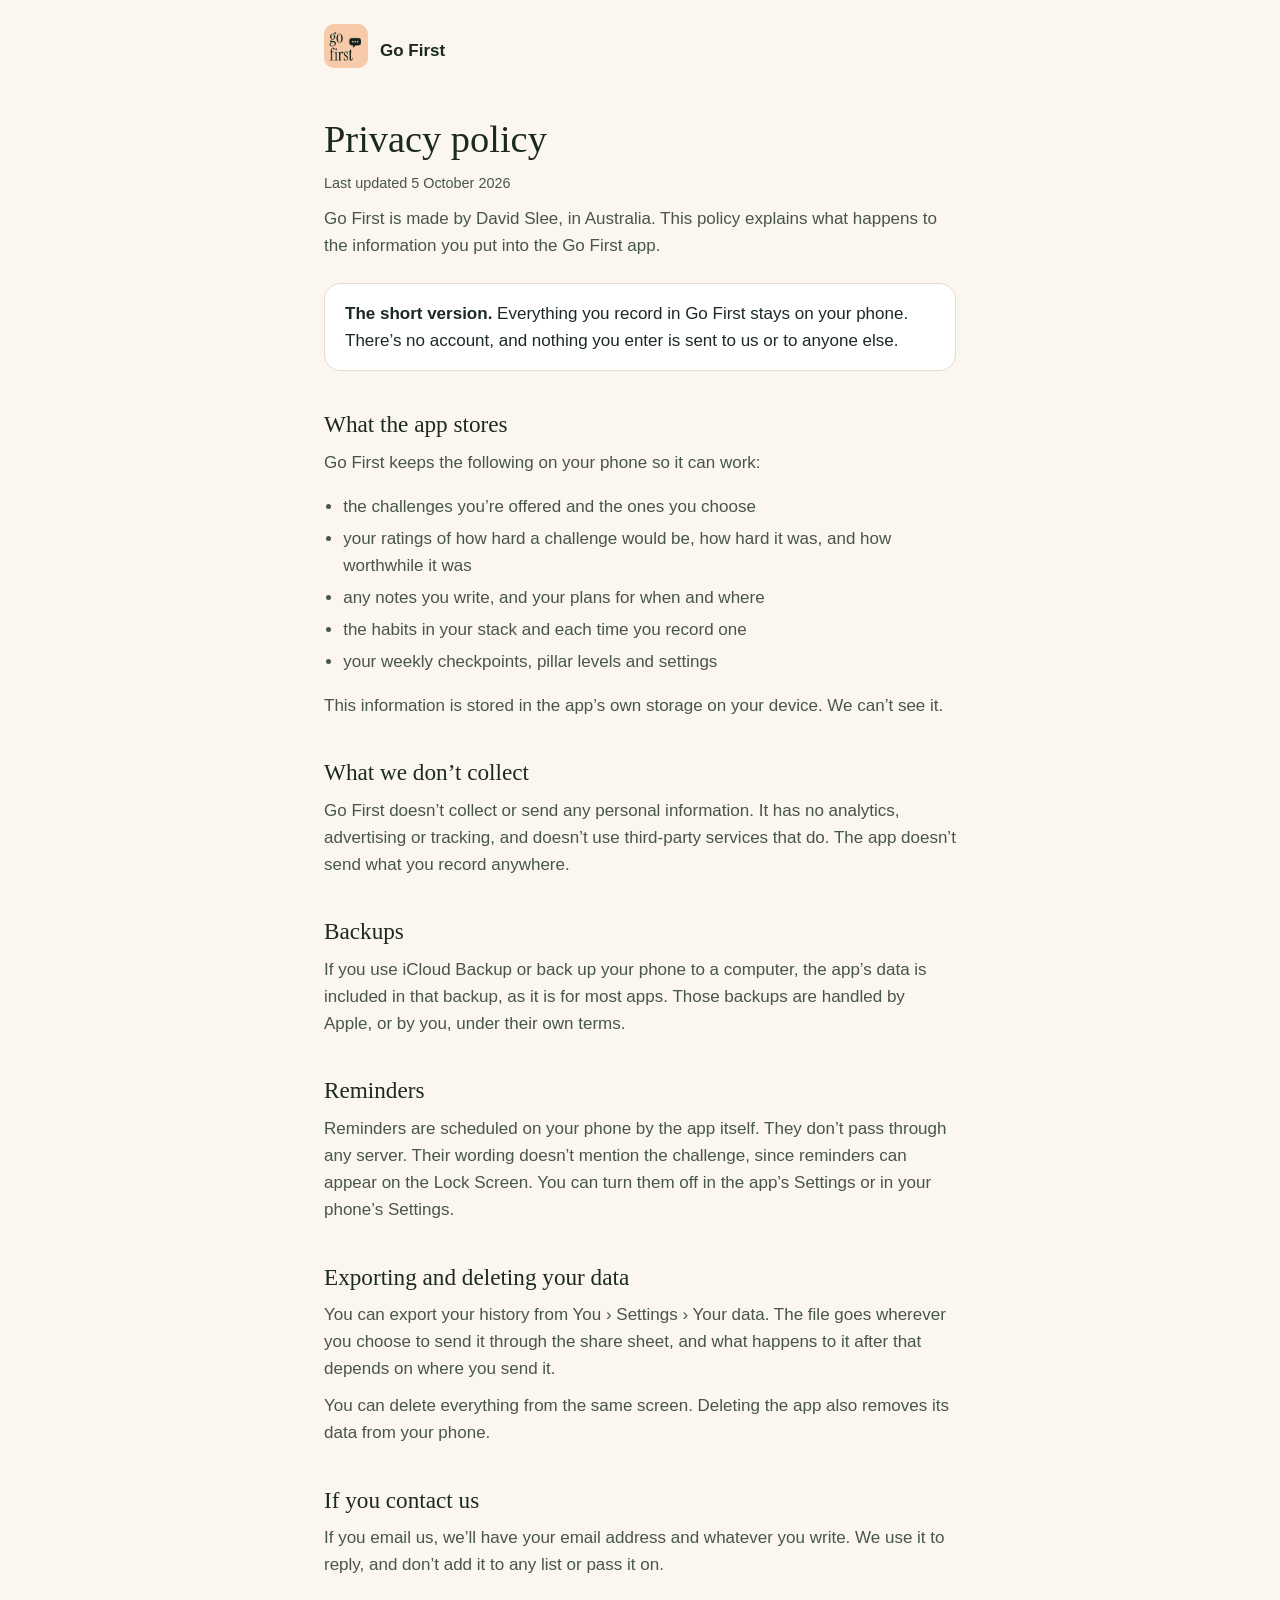
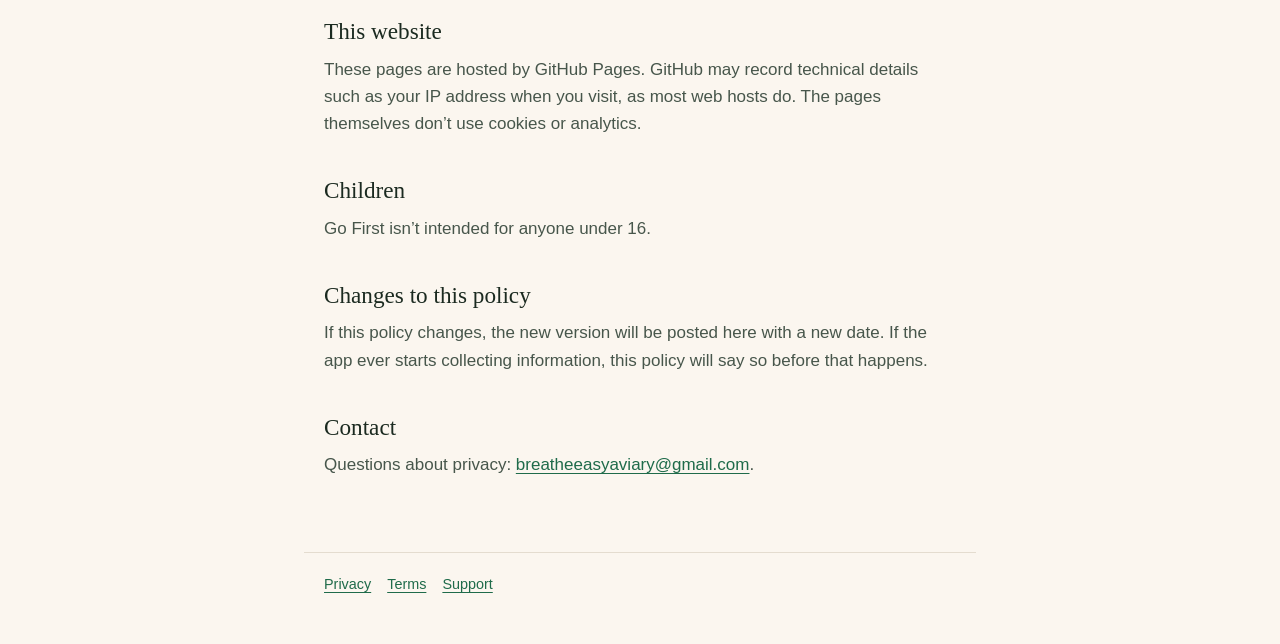
==== privacy/index.html @ 0ca431c1 "Add the privacy policy, terms of use and support pages, and link them from Settings The pages live i" ====
<!doctype html>
<html lang="en-AU">
<head>
<meta charset="utf-8">
<meta name="viewport" content="width=device-width, initial-scale=1">
<title>Privacy policy · Go First</title>
<meta name="description" content="What happens to the information you put into the Go First app.">
<link rel="icon" href="../icon.png">
<link rel="stylesheet" href="../style.css">
</head>
<body>
<header class="site"><a href="../"><img src="../icon.png" alt=""></a><a href="../">Go First</a></header>
<main>
<h1>Privacy policy</h1>
<p class="updated">Last updated 5 October 2026</p>
<p>Go First is made by David Slee, in Australia. This policy explains what happens to the information you put into the Go First app.</p>
<div class="summary"><p><strong>The short version.</strong> Everything you record in Go First stays on your phone. There’s no account, and nothing you enter is sent to us or to anyone else.</p></div>

<h2>What the app stores</h2>
<p>Go First keeps the following on your phone so it can work:</p>
<ul>
<li>the challenges you’re offered and the ones you choose</li>
<li>your ratings of how hard a challenge would be, how hard it was, and how worthwhile it was</li>
<li>any notes you write, and your plans for when and where</li>
<li>the habits in your stack and each time you record one</li>
<li>your weekly checkpoints, pillar levels and settings</li>
</ul>
<p>This information is stored in the app’s own storage on your device. We can’t see it.</p>

<h2>What we don’t collect</h2>
<p>Go First doesn’t collect or send any personal information. It has no analytics, advertising or tracking, and doesn’t use third-party services that do. The app doesn’t send what you record anywhere.</p>

<h2>Backups</h2>
<p>If you use iCloud Backup or back up your phone to a computer, the app’s data is included in that backup, as it is for most apps. Those backups are handled by Apple, or by you, under their own terms.</p>

<h2>Reminders</h2>
<p>Reminders are scheduled on your phone by the app itself. They don’t pass through any server. Their wording doesn’t mention the challenge, since reminders can appear on the Lock Screen. You can turn them off in the app’s Settings or in your phone’s Settings.</p>

<h2>Exporting and deleting your data</h2>
<p>You can export your history from You › Settings › Your data. The file goes wherever you choose to send it through the share sheet, and what happens to it after that depends on where you send it.</p>
<p>You can delete everything from the same screen. Deleting the app also removes its data from your phone.</p>

<h2>If you contact us</h2>
<p>If you email us, we’ll have your email address and whatever you write. We use it to reply, and don’t add it to any list or pass it on.</p>

<h2>This website</h2>
<p>These pages are hosted by GitHub Pages. GitHub may record technical details such as your IP address when you visit, as most web hosts do. The pages themselves don’t use cookies or analytics.</p>

<h2>Children</h2>
<p>Go First isn’t intended for anyone under 16.</p>

<h2>Changes to this policy</h2>
<p>If this policy changes, the new version will be posted here with a new date. If the app ever starts collecting information, this policy will say so before that happens.</p>

<h2>Contact</h2>
<p>Questions about privacy: <a href="mailto:breatheeasyaviary@gmail.com">breatheeasyaviary@gmail.com</a>.</p>
</main>
<footer><a href="../privacy/">Privacy</a><a href="../terms/">Terms</a><a href="../support/">Support</a></footer>
</body>
</html>
---- style.css ----
:root {
  --ground: #fbf6ef;
  --ink: #1b2a20;
  --ink-2: #47564b;
  --rule: #e4dccf;
  --accent: #1f6b4a;
  --card: #ffffff;
}
@media (prefers-color-scheme: dark) {
  :root {
    --ground: #1e1e1e;
    --ink: #f2efe9;
    --ink-2: #b9c2ba;
    --rule: #343a35;
    --accent: #b3f6ce;
    --card: #262b26;
  }
}
* { box-sizing: border-box; }
html { -webkit-text-size-adjust: 100%; }
body {
  margin: 0;
  background: var(--ground);
  color: var(--ink);
  font: 17px/1.6 -apple-system, BlinkMacSystemFont, "Segoe UI", Roboto, "Helvetica Neue", Arial, sans-serif;
}
main { max-width: 42rem; margin: 0 auto; padding: 2.5rem 1.25rem 4rem; }
header.site { max-width: 42rem; margin: 0 auto; padding: 1.5rem 1.25rem 0; display: flex; align-items: center; gap: 0.75rem; }
header.site img { width: 44px; height: 44px; border-radius: 10px; }
header.site a { color: var(--ink); text-decoration: none; font-weight: 600; }
h1, h2 { font-family: "Iowan Old Style", "Palatino Linotype", Palatino, Georgia, serif; font-weight: 500; line-height: 1.2; text-wrap: balance; }
h1 { font-size: 2.4rem; margin: 0 0 0.5rem; }
h2 { font-size: 1.45rem; margin: 2.5rem 0 0.5rem; }
h3 { font-size: 1.05rem; margin: 1.75rem 0 0.25rem; }
p, li { color: var(--ink-2); }
p { margin: 0.6rem 0; }
ul { padding-left: 1.2rem; }
li { margin: 0.3rem 0; }
a { color: var(--accent); text-underline-offset: 0.18em; }
a:focus-visible { outline: 2px solid var(--accent); outline-offset: 3px; border-radius: 3px; }
strong { color: var(--ink); }
.updated { font-size: 0.9rem; }
.summary { background: var(--card); border: 1px solid var(--rule); border-radius: 16px; padding: 1rem 1.25rem; margin: 1.5rem 0; }
.summary p { color: var(--ink); margin: 0; }
nav.pages { display: grid; gap: 0.75rem; margin-top: 1.5rem; }
nav.pages a { display: block; background: var(--card); border: 1px solid var(--rule); border-radius: 16px; padding: 1rem 1.25rem; text-decoration: none; color: var(--ink); }
nav.pages a span { display: block; color: var(--ink-2); font-size: 0.95rem; }
footer { max-width: 42rem; margin: 0 auto; padding: 0 1.25rem 3rem; font-size: 0.9rem; color: var(--ink-2); border-top: 1px solid var(--rule); padding-top: 1.25rem; }
footer a { margin-right: 1rem; }
::selection { background: #b3f6ce; color: #1b2a20; }
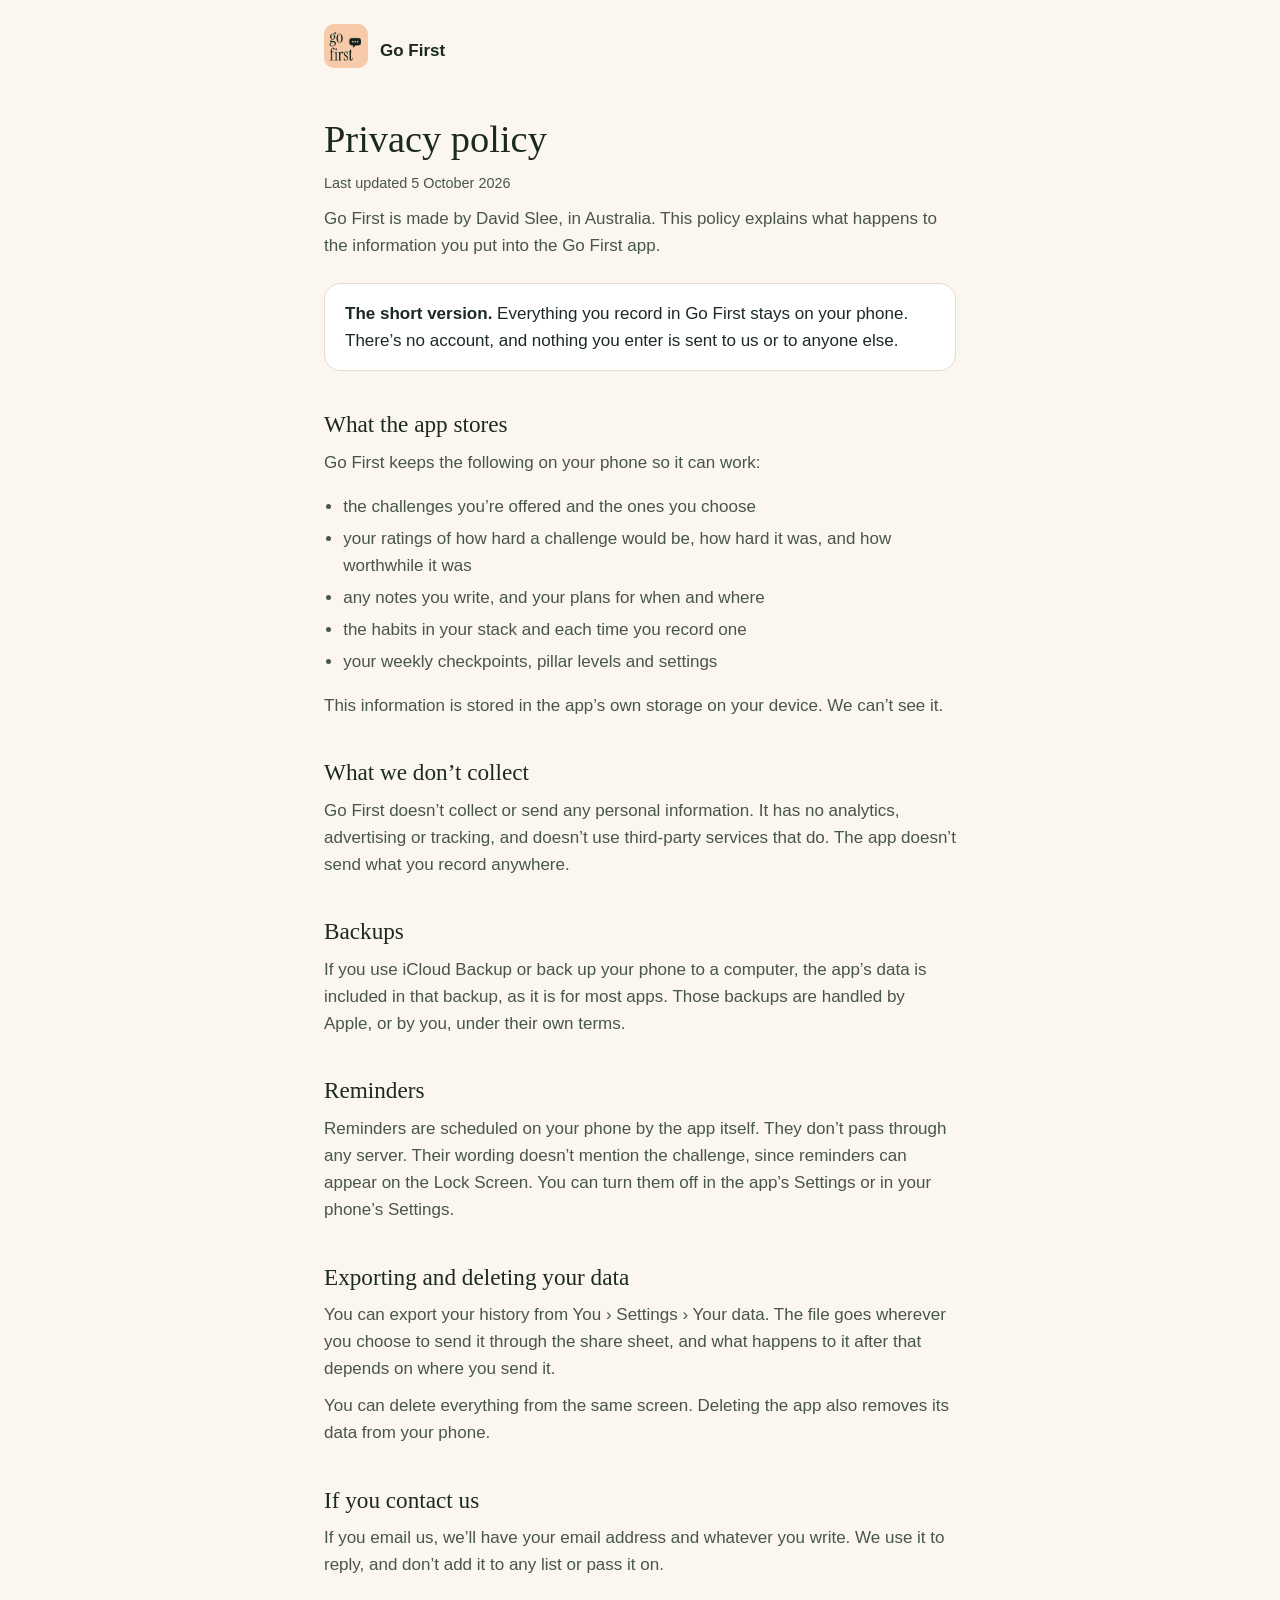
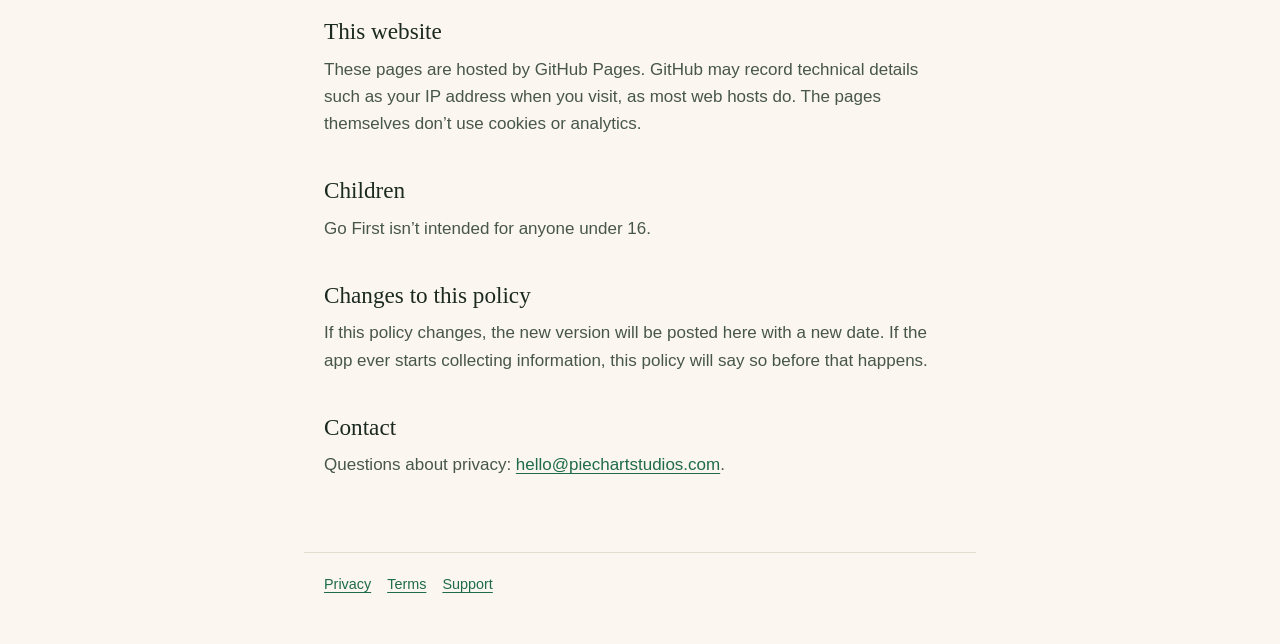
==== commit 010b3471: "Use hello@piechartstudios.com as the contact address on the site pages Co-Authored-By: Claude Opus 5" ====
--- a/privacy/index.html
+++ b/privacy/index.html
@@ -53,7 +53,7 @@
 <p>If this policy changes, the new version will be posted here with a new date. If the app ever starts collecting information, this policy will say so before that happens.</p>
 
 <h2>Contact</h2>
-<p>Questions about privacy: <a href="mailto:breatheeasyaviary@gmail.com">breatheeasyaviary@gmail.com</a>.</p>
+<p>Questions about privacy: <a href="mailto:hello@piechartstudios.com">hello@piechartstudios.com</a>.</p>
 </main>
 <footer><a href="../privacy/">Privacy</a><a href="../terms/">Terms</a><a href="../support/">Support</a></footer>
 </body>
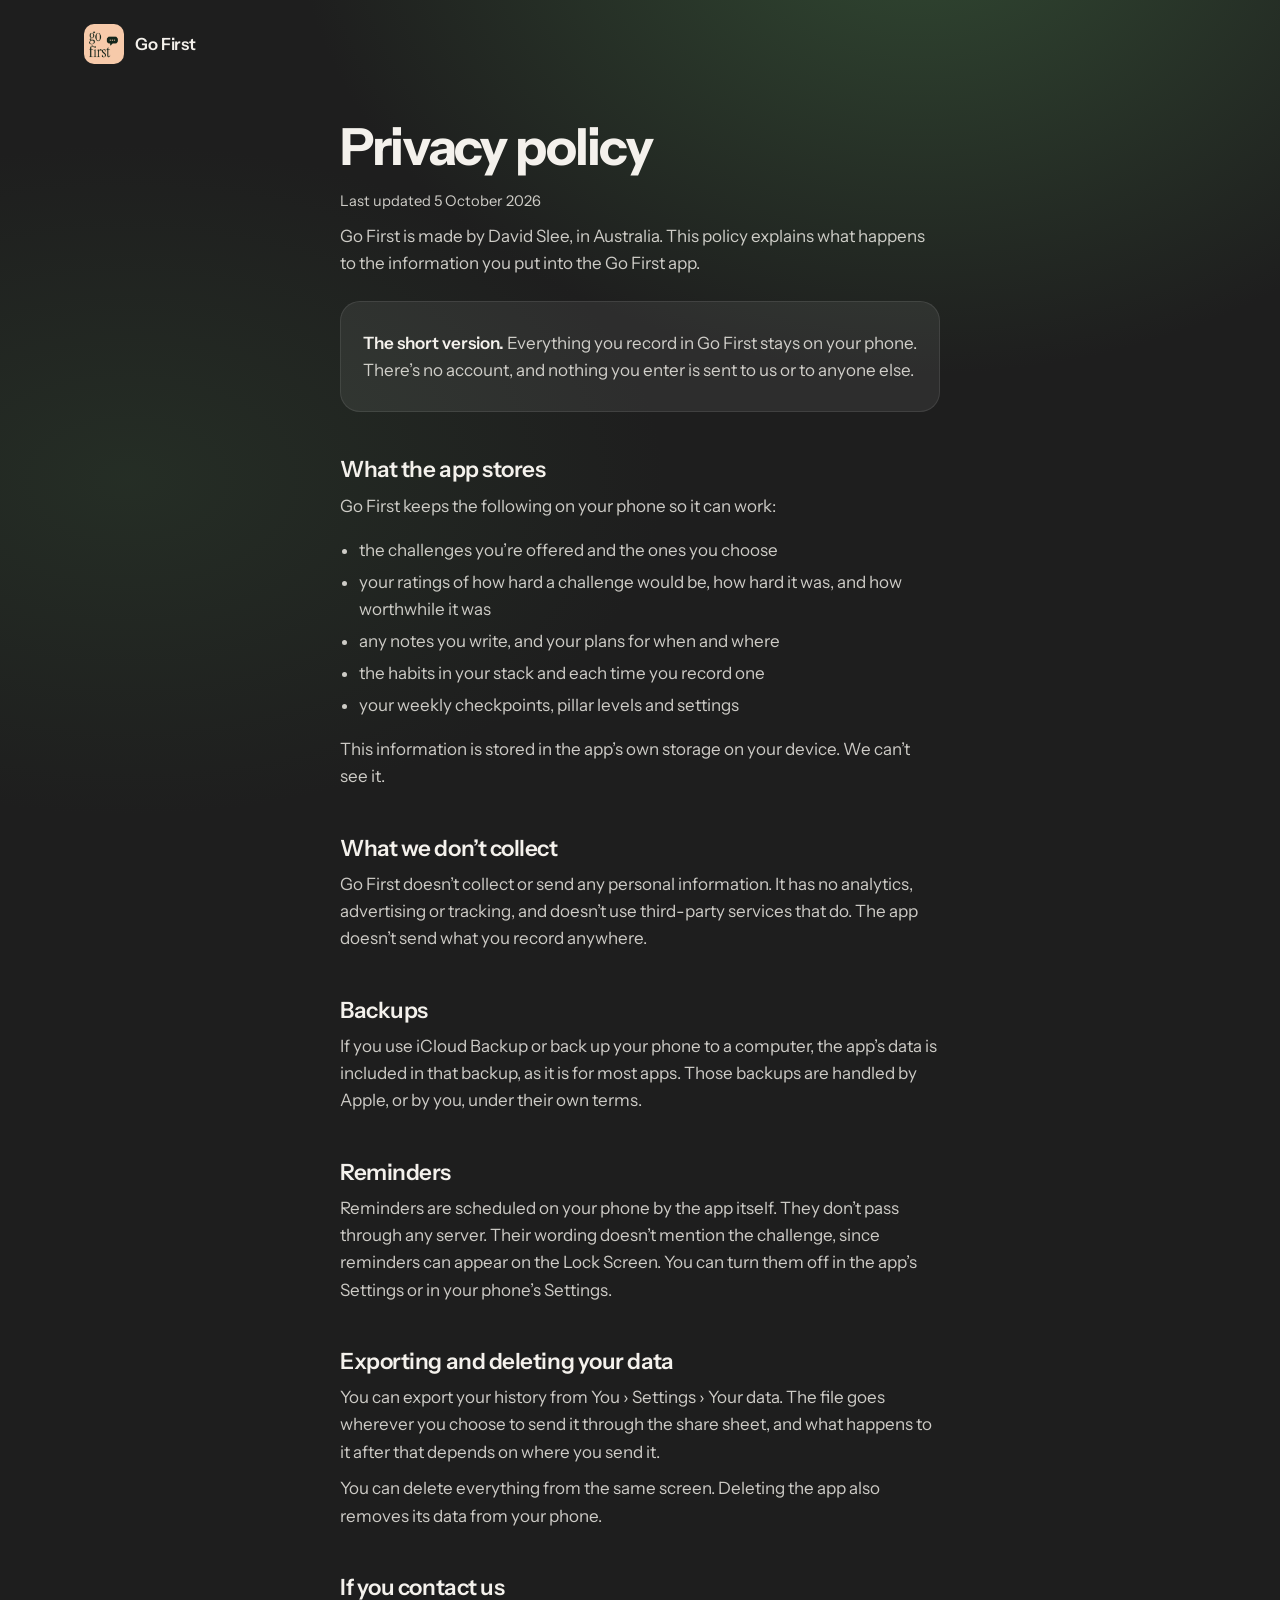
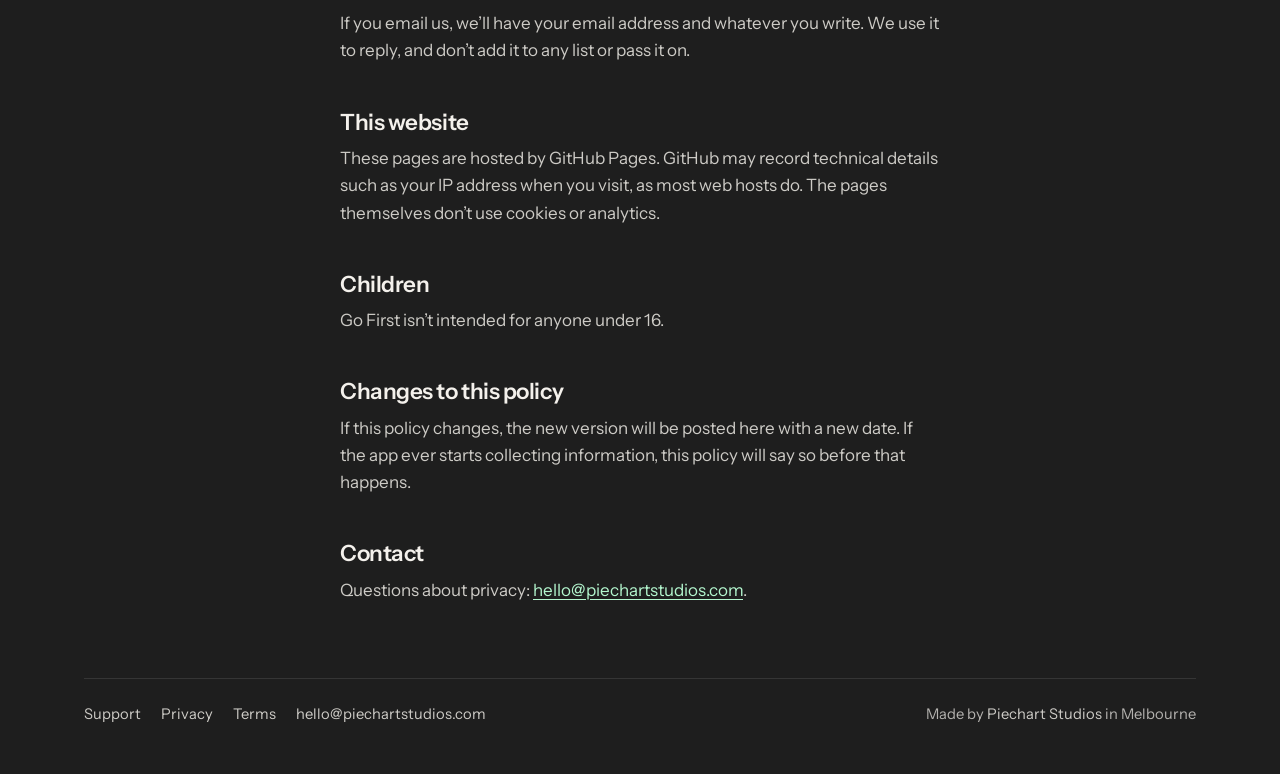
==== commit 1eef970c: "Redesign the website in the app's look Dark forest ground with the glow, mint, and self-hosted Instr" ====
--- a/privacy/index.html
+++ b/privacy/index.html
@@ -3,14 +3,15 @@
 <head>
 <meta charset="utf-8">
 <meta name="viewport" content="width=device-width, initial-scale=1">
+<meta name="theme-color" content="#1e1e1e">
 <title>Privacy policy · Go First</title>
 <meta name="description" content="What happens to the information you put into the Go First app.">
 <link rel="icon" href="../icon.png">
 <link rel="stylesheet" href="../style.css">
 </head>
 <body>
-<header class="site"><a href="../"><img src="../icon.png" alt=""></a><a href="../">Go First</a></header>
-<main>
+<header class="site"><a href="../"><img src="../icon.png" alt="" width="40" height="40">Go First</a></header>
+<main class="text">
 <h1>Privacy policy</h1>
 <p class="updated">Last updated 5 October 2026</p>
 <p>Go First is made by David Slee, in Australia. This policy explains what happens to the information you put into the Go First app.</p>
@@ -55,6 +56,9 @@
 <h2>Contact</h2>
 <p>Questions about privacy: <a href="mailto:hello@piechartstudios.com">hello@piechartstudios.com</a>.</p>
 </main>
-<footer><a href="../privacy/">Privacy</a><a href="../terms/">Terms</a><a href="../support/">Support</a></footer>
+<footer class="site"><div class="inner">
+  <nav aria-label="Help and policies"><a href="../support/">Support</a><a href="../privacy/">Privacy</a><a href="../terms/">Terms</a><a href="mailto:hello@piechartstudios.com">hello@piechartstudios.com</a></nav>
+  <span>Made by <a href="https://piechartstudios.com/">Piechart Studios</a> in Melbourne</span>
+</div></footer>
 </body>
 </html>
--- a/style.css
+++ b/style.css
@@ -1,50 +1,181 @@
+/*
+ * Go First's website, in the app's own look: the dark forest ground with a green glow, mint for
+ * actions, Instrument Sans with an Instrument Serif italic word for emphasis. Colours and type come
+ * from DESIGN.md in the repo. The fonts are self-hosted, so the pages make no outside requests.
+ */
+@font-face { font-family: "Instrument Sans"; src: url("fonts/InstrumentSans_400Regular.woff2") format("woff2"); font-weight: 400; font-display: swap; }
+@font-face { font-family: "Instrument Sans"; src: url("fonts/InstrumentSans_500Medium.woff2") format("woff2"); font-weight: 500; font-display: swap; }
+@font-face { font-family: "Instrument Sans"; src: url("fonts/InstrumentSans_600SemiBold.woff2") format("woff2"); font-weight: 600; font-display: swap; }
+@font-face { font-family: "Instrument Sans"; src: url("fonts/InstrumentSans_700Bold.woff2") format("woff2"); font-weight: 700; font-display: swap; }
+@font-face { font-family: "Instrument Serif"; src: url("fonts/InstrumentSerif_400Regular_Italic.woff2") format("woff2"); font-style: italic; font-weight: 400; font-display: swap; }
+
 :root {
-  --ground: #fbf6ef;
-  --ink: #1b2a20;
-  --ink-2: #47564b;
-  --rule: #e4dccf;
-  --accent: #1f6b4a;
-  --card: #ffffff;
+  color-scheme: dark;
+  --ground: #1e1e1e;
+  --glow: #324b33;
+  --ink: #f4f1ec;
+  --ink-2: rgba(244, 241, 236, 0.82);
+  --ink-3: rgba(244, 241, 236, 0.7);
+  --mint: #b3f6ce;
+  --mint-tint: rgba(179, 246, 206, 0.16);
+  --on-mint: #1d1b18;
+  --card: rgba(255, 255, 255, 0.07);
+  --card-border: rgba(255, 255, 255, 0.09);
+  --chip: rgba(255, 255, 255, 0.12);
+  --rule: rgba(255, 255, 255, 0.1);
+  --saltwater: #c8e2e9;
+  --venom: #b17dac;
+  --peach: #f7c9a8;
+  --dark: #1d1b18;
+  --connect: #f0a3c2;
+  --express: #96b3d2;
+  --ask: #f99a90;
+  --deepen: #8fd66f;
+  --lead: #f0d4c4;
+  --sans: "Instrument Sans", -apple-system, BlinkMacSystemFont, "Segoe UI", sans-serif;
+  --serif: "Instrument Serif", "Iowan Old Style", Georgia, serif;
+  --wide: 72rem;
+  --measure: 40rem;
 }
-@media (prefers-color-scheme: dark) {
-  :root {
-    --ground: #1e1e1e;
-    --ink: #f2efe9;
-    --ink-2: #b9c2ba;
-    --rule: #343a35;
-    --accent: #b3f6ce;
-    --card: #262b26;
-  }
-}
+
 * { box-sizing: border-box; }
-html { -webkit-text-size-adjust: 100%; }
+html { -webkit-text-size-adjust: 100%; background: var(--ground); }
 body {
   margin: 0;
-  background: var(--ground);
+  min-height: 100vh;
   color: var(--ink);
-  font: 17px/1.6 -apple-system, BlinkMacSystemFont, "Segoe UI", Roboto, "Helvetica Neue", Arial, sans-serif;
+  font: 400 17px/1.6 var(--sans);
+  /* The glow sits behind the top of every page, as it does behind Today in the app. */
+  background:
+    radial-gradient(ellipse 70% 42rem at 72% -6rem, rgba(50, 75, 51, 0.95), transparent 70%),
+    radial-gradient(ellipse 60% 30rem at 10% 30rem, rgba(50, 75, 51, 0.35), transparent 70%),
+    var(--ground);
+  background-repeat: no-repeat;
 }
-main { max-width: 42rem; margin: 0 auto; padding: 2.5rem 1.25rem 4rem; }
-header.site { max-width: 42rem; margin: 0 auto; padding: 1.5rem 1.25rem 0; display: flex; align-items: center; gap: 0.75rem; }
-header.site img { width: 44px; height: 44px; border-radius: 10px; }
-header.site a { color: var(--ink); text-decoration: none; font-weight: 600; }
-h1, h2 { font-family: "Iowan Old Style", "Palatino Linotype", Palatino, Georgia, serif; font-weight: 500; line-height: 1.2; text-wrap: balance; }
-h1 { font-size: 2.4rem; margin: 0 0 0.5rem; }
-h2 { font-size: 1.45rem; margin: 2.5rem 0 0.5rem; }
-h3 { font-size: 1.05rem; margin: 1.75rem 0 0.25rem; }
-p, li { color: var(--ink-2); }
-p { margin: 0.6rem 0; }
-ul { padding-left: 1.2rem; }
-li { margin: 0.3rem 0; }
-a { color: var(--accent); text-underline-offset: 0.18em; }
-a:focus-visible { outline: 2px solid var(--accent); outline-offset: 3px; border-radius: 3px; }
-strong { color: var(--ink); }
-.updated { font-size: 0.9rem; }
-.summary { background: var(--card); border: 1px solid var(--rule); border-radius: 16px; padding: 1rem 1.25rem; margin: 1.5rem 0; }
+::selection { background: var(--mint); color: var(--on-mint); }
+a { color: var(--mint); text-underline-offset: 0.2em; text-decoration-thickness: 1px; }
+a:hover { text-decoration-thickness: 2px; }
+a:focus-visible, video:focus-visible { outline: 2px solid var(--mint); outline-offset: 3px; border-radius: 6px; }
+em { font-family: var(--serif); font-style: italic; font-weight: 400; color: var(--mint); letter-spacing: -0.01em; }
+strong { color: var(--ink); font-weight: 600; }
+
+/* Header and footer, shared by every page. */
+header.site { max-width: var(--wide); margin: 0 auto; padding: 1.5rem 1.25rem 0; }
+header.site a { display: inline-flex; align-items: center; gap: 0.7rem; color: var(--ink); text-decoration: none; font-weight: 600; font-size: 1.05rem; letter-spacing: -0.01em; }
+header.site img { width: 40px; height: 40px; border-radius: 10px; }
+footer.site { max-width: var(--wide); margin: 0 auto; padding: 0 1.25rem 3rem; }
+footer.site .inner { border-top: 1px solid var(--rule); padding-top: 1.5rem; display: flex; flex-wrap: wrap; gap: 0.75rem 1.5rem; align-items: baseline; justify-content: space-between; font-size: 0.92rem; color: var(--ink-3); }
+footer.site nav { display: flex; flex-wrap: wrap; gap: 0.5rem 1.25rem; }
+footer.site a { color: var(--ink-2); text-decoration: none; }
+footer.site a:hover { color: var(--mint); }
+
+/* Text pages: support, privacy and terms. */
+main.text { max-width: var(--measure); margin: 0 auto; padding: 3rem 1.25rem 4rem; }
+main.text h1 { font-size: clamp(2.4rem, 6vw, 3.2rem); line-height: 1.05; letter-spacing: -0.035em; font-weight: 700; margin: 0 0 1rem; }
+main.text h2 { font-size: 1.4rem; line-height: 1.2; letter-spacing: -0.02em; font-weight: 600; margin: 2.75rem 0 0.5rem; }
+main.text h3 { font-size: 1.05rem; font-weight: 600; margin: 1.75rem 0 0.25rem; }
+main.text p, main.text li { color: var(--ink-2); }
+main.text p { margin: 0.6rem 0; }
+main.text ul { padding-left: 1.2rem; }
+main.text li { margin: 0.3rem 0; }
+.updated { font-size: 0.92rem; color: var(--ink-3); }
+.summary { background: var(--card); border: 1px solid var(--card-border); border-radius: 20px; padding: 1.1rem 1.35rem; margin: 1.5rem 0; }
 .summary p { color: var(--ink); margin: 0; }
-nav.pages { display: grid; gap: 0.75rem; margin-top: 1.5rem; }
-nav.pages a { display: block; background: var(--card); border: 1px solid var(--rule); border-radius: 16px; padding: 1rem 1.25rem; text-decoration: none; color: var(--ink); }
-nav.pages a span { display: block; color: var(--ink-2); font-size: 0.95rem; }
-footer { max-width: 42rem; margin: 0 auto; padding: 0 1.25rem 3rem; font-size: 0.9rem; color: var(--ink-2); border-top: 1px solid var(--rule); padding-top: 1.25rem; }
-footer a { margin-right: 1rem; }
-::selection { background: #b3f6ce; color: #1b2a20; }
+
+/* Home page. */
+.wrap { max-width: var(--wide); margin: 0 auto; padding: 0 1.25rem; }
+.hero { display: grid; gap: 3rem; align-items: center; padding-top: 3.5rem; padding-bottom: 4.5rem; }
+@media (min-width: 900px) { .hero { grid-template-columns: 1.05fr 0.95fr; gap: 4rem; padding-top: 5rem; padding-bottom: 6rem; } }
+.hero h1 { font-size: clamp(2.9rem, 7.4vw, 4.6rem); line-height: 0.98; letter-spacing: -0.045em; font-weight: 700; margin: 0 0 1.4rem; text-wrap: balance; }
+.hero h1 em { letter-spacing: -0.02em; font-size: 1.06em; }
+.lede { font-size: clamp(1.1rem, 2.2vw, 1.25rem); line-height: 1.55; color: var(--ink-2); max-width: 32rem; margin: 0; }
+.get { display: flex; align-items: center; flex-wrap: wrap; gap: 0.75rem 1.25rem; margin-top: 2rem; }
+.get a { display: inline-block; line-height: 0; border-radius: 10px; }
+.get img { width: 168px; height: auto; }
+.get span { color: var(--ink-3); font-size: 0.98rem; }
+
+/* The offer, drawn like the cards on Today. */
+.offer { list-style: none; margin: 0; padding: 0; display: grid; gap: 0.85rem; max-width: 28rem; justify-self: center; width: 100%; }
+.card { background: var(--card); border: 1px solid var(--card-border); border-radius: 24px; padding: 1.15rem 1.25rem 1rem; box-shadow: 0 18px 48px rgba(0, 0, 0, 0.32); }
+.card p { margin: 0.7rem 0 0.85rem; font-size: 1.08rem; line-height: 1.32; font-weight: 600; letter-spacing: -0.01em; color: var(--ink); }
+.card .foot { display: flex; justify-content: flex-end; }
+.chip { display: inline-flex; align-items: center; gap: 0.45rem; background: var(--chip); border-radius: 999px; padding: 0.22rem 0.7rem; font-size: 0.82rem; font-weight: 600; }
+.chip::before { content: ""; width: 7px; height: 7px; border-radius: 50%; background: currentColor; }
+.chip.connect { color: var(--connect); } .chip.express { color: var(--express); } .chip.ask { color: var(--ask); } .chip.deepen { color: var(--deepen); } .chip.lead { color: var(--lead); }
+.pill { border-radius: 999px; padding: 0.42rem 0.95rem; font-size: 0.88rem; font-weight: 600; background: var(--mint-tint); color: var(--mint); }
+.card.set { background: var(--saltwater); border-color: transparent; transform: scale(1.03); }
+.card.set p { color: var(--dark); }
+.card.set .chip { background: rgba(29, 27, 24, 0.1); color: var(--dark); }
+.card.set .pill { background: var(--dark); color: var(--ink); }
+/* The one moment of motion: the three cards settle in, and the chosen one comes forward last. */
+@media (prefers-reduced-motion: no-preference) {
+  .offer .card { animation: settle 0.7s cubic-bezier(0.16, 1, 0.3, 1) both; }
+  .offer li:nth-child(2) .card { animation-delay: 0.12s; }
+  .offer li:nth-child(3) .card { animation-delay: 0.24s; }
+  .offer .card.set { animation: settle 0.7s cubic-bezier(0.16, 1, 0.3, 1) 0.12s both, choose 0.5s cubic-bezier(0.16, 1, 0.3, 1) 0.9s both; }
+}
+/* The cards start visible and only move, so they're never hidden if the animation doesn't run. */
+@keyframes settle { from { transform: translateY(16px); } to { transform: none; } }
+@keyframes choose { from { transform: scale(1); } to { transform: scale(1.03); } }
+
+/* Sections below the hero. */
+section.band { padding: 4.5rem 0; border-top: 1px solid var(--rule); }
+section.band h2 { font-size: clamp(2rem, 4.6vw, 2.9rem); line-height: 1.02; letter-spacing: -0.04em; font-weight: 700; margin: 0 0 1rem; max-width: 22ch; text-wrap: balance; }
+section.band > .wrap > p { color: var(--ink-2); max-width: 36rem; margin: 0; font-size: 1.08rem; }
+
+/* How a day goes: three steps, the last one showing the gap. */
+.steps { list-style: none; margin: 2.75rem 0 0; padding: 0; display: grid; gap: 2.5rem; counter-reset: step; }
+@media (min-width: 900px) { .steps { grid-template-columns: repeat(3, 1fr); gap: 2rem; } }
+.steps > li { counter-increment: step; }
+.steps h3 { font-size: 1.25rem; font-weight: 600; letter-spacing: -0.02em; margin: 0 0 0.4rem; display: flex; gap: 0.65rem; align-items: baseline; }
+.steps h3::before { content: counter(step); font-family: var(--serif); font-style: italic; font-weight: 400; color: var(--mint); font-size: 1.6rem; line-height: 1; }
+.steps p { color: var(--ink-2); margin: 0 0 1.25rem; }
+.demo { background: var(--card); border: 1px solid var(--card-border); border-radius: 24px; padding: 1.1rem 1.25rem; }
+.demo .q { font-weight: 600; font-size: 0.98rem; display: flex; justify-content: space-between; align-items: baseline; gap: 1rem; }
+.demo .q b { font-size: 1.9rem; letter-spacing: -0.03em; font-weight: 600; }
+.demo .q b small { font-size: 0.85rem; color: var(--ink-3); font-weight: 500; }
+.dots { display: flex; justify-content: space-between; margin: 0.9rem 0 0.3rem; }
+.dots span { width: 13px; height: 13px; border-radius: 50%; background: rgba(255, 255, 255, 0.2); }
+.dots span.on { background: var(--mint); }
+.dots span.mark { background: transparent; box-shadow: inset 0 0 0 2px var(--ink); }
+.ends { display: flex; justify-content: space-between; font-size: 0.8rem; color: var(--ink-3); }
+.result { background: var(--venom); color: var(--dark); border-radius: 24px; padding: 1.15rem 1.25rem; }
+.result .tag { display: inline-block; background: rgba(29, 27, 24, 0.12); border-radius: 999px; padding: 0.2rem 0.65rem; font-size: 0.8rem; font-weight: 600; }
+.result strong { display: block; color: var(--dark); font-size: 1.6rem; line-height: 1.1; letter-spacing: -0.03em; font-weight: 700; margin: 0.6rem 0 0.4rem; }
+.result span.note { font-size: 0.9rem; line-height: 1.4; display: block; }
+
+/* Five areas. */
+.areas { list-style: none; margin: 2.5rem 0 0; padding: 0; display: grid; gap: 0; border-top: 1px solid var(--rule); }
+@media (min-width: 900px) { .areas { grid-template-columns: repeat(5, 1fr); border-top: 0; gap: 1.5rem; } }
+.areas li { padding: 1.1rem 0; border-bottom: 1px solid var(--rule); }
+@media (min-width: 900px) { .areas li { border-bottom: 0; border-top: 2px solid currentColor; padding: 1rem 0 0.75rem; } }
+.areas b { display: block; font-size: 1.15rem; font-weight: 600; letter-spacing: -0.01em; color: var(--ink); }
+.areas span { color: var(--ink-2); font-size: 0.98rem; }
+.areas .connect { color: var(--connect); } .areas .express { color: var(--express); } .areas .ask { color: var(--ask); } .areas .deepen { color: var(--deepen); } .areas .lead { color: var(--lead); }
+.areas li b::before { content: ""; display: inline-block; width: 9px; height: 9px; border-radius: 50%; background: currentColor; margin-right: 0.5rem; vertical-align: 0.12em; }
+.areas li b { color: inherit; }
+.areas li b + span { display: block; margin-top: 0.2rem; }
+@media (min-width: 900px) { .areas li b::before { display: none; } }
+
+/* Kind about off days. */
+.kind { list-style: none; margin: 2.25rem 0 0; padding: 0; display: grid; gap: 1rem 2rem; }
+@media (min-width: 700px) { .kind { grid-template-columns: repeat(2, 1fr); } }
+.kind li { color: var(--ink-2); padding-left: 1.6rem; position: relative; }
+.kind li::before { content: ""; position: absolute; left: 0; top: 0.55em; width: 0.7rem; height: 0.38rem; border-left: 2px solid var(--mint); border-bottom: 2px solid var(--mint); transform: rotate(-45deg); }
+.kind strong { display: block; }
+
+/* The shorts. Five across on a wide screen; on a phone the row scrolls within itself. */
+.shorts { list-style: none; margin: 2.5rem 0 0; padding: 0 0 0.5rem; display: grid; grid-auto-flow: column; grid-auto-columns: 62%; gap: 1rem; overflow-x: auto; scroll-snap-type: x mandatory; overscroll-behavior-x: contain; }
+@media (min-width: 640px) { .shorts { grid-auto-columns: 38%; } }
+@media (min-width: 1000px) { .shorts { grid-auto-flow: row; grid-template-columns: repeat(5, 1fr); overflow: visible; } }
+.shorts li { scroll-snap-align: start; }
+.shorts video { display: block; width: 100%; height: auto; aspect-ratio: 9 / 16; border-radius: 18px; background: #111; border: 1px solid var(--card-border); }
+.shorts b { display: block; margin-top: 0.7rem; font-weight: 600; }
+.shorts span { display: block; font-size: 0.92rem; line-height: 1.4; color: var(--ink-3); }
+
+/* Closing. */
+.closing { text-align: center; padding: 5.5rem 0 5rem; }
+section.band.closing h2 { font-size: clamp(2.4rem, 6vw, 3.8rem); line-height: 1; letter-spacing: -0.045em; margin: 0 auto 0.5rem; max-width: 16ch; }
+section.band.closing .wrap > p.get { justify-content: center; margin: 1.75rem auto 0; }
+section.band.closing .wrap > p.note { color: var(--ink-3); font-size: 0.92rem; line-height: 1.5; margin: 2.25rem auto 0; max-width: 32rem; }
+.closing .mark { width: 72px; height: 72px; border-radius: 18px; margin-bottom: 1.5rem; box-shadow: 0 16px 40px rgba(0, 0, 0, 0.4); }
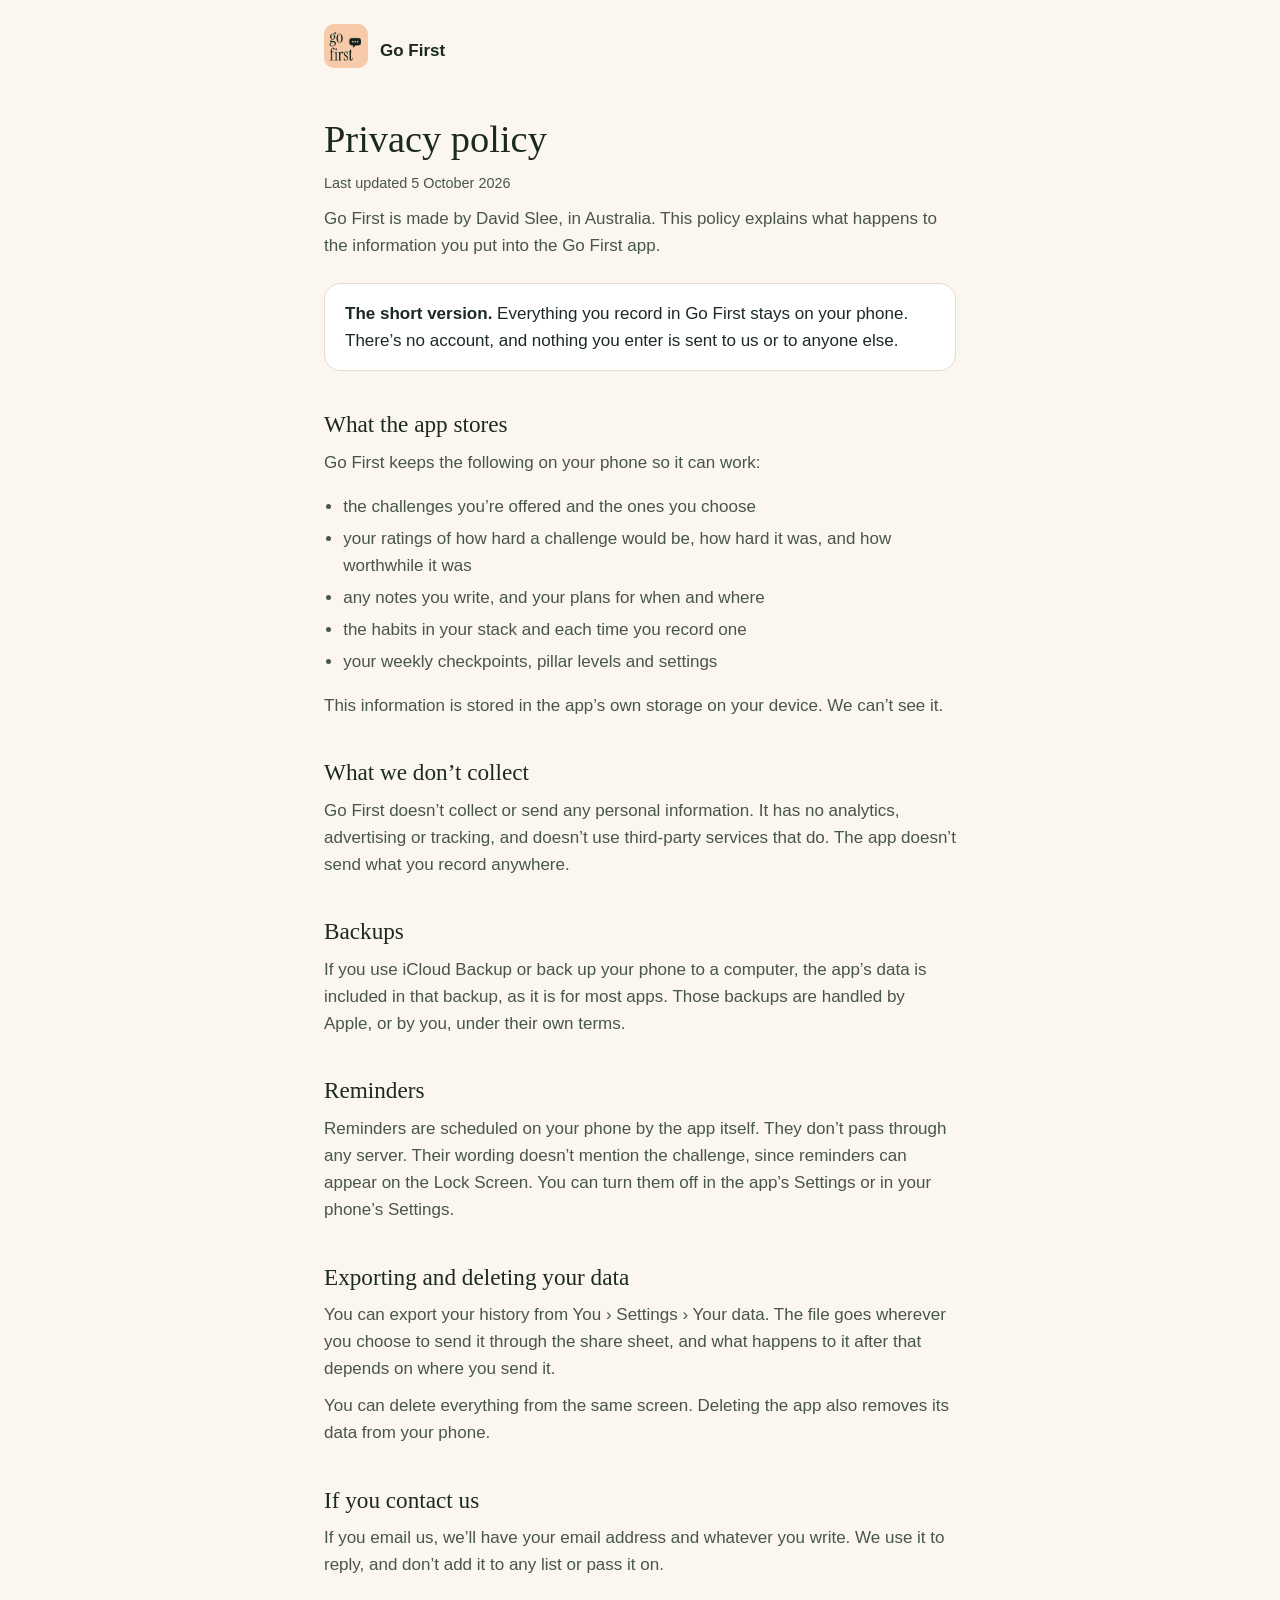
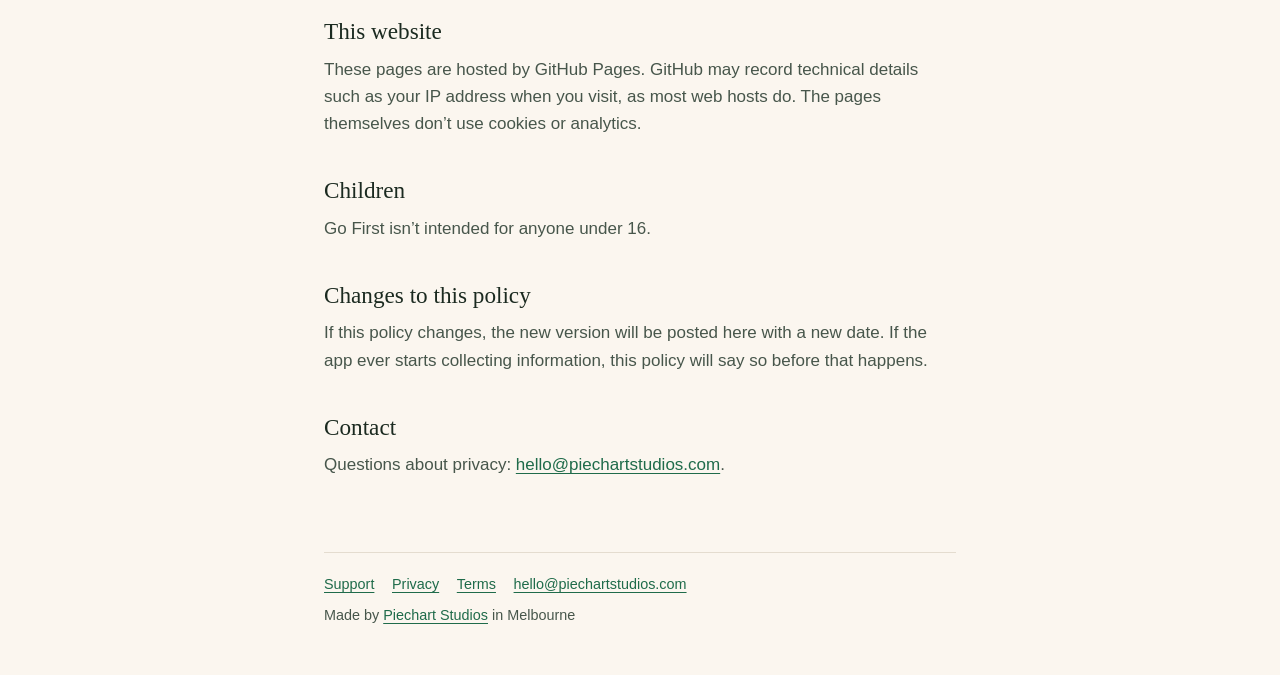
==== commit 9dab4a54: "Return the website to its previous design, with help links in the footer The home page goes back to " ====
--- a/privacy/index.html
+++ b/privacy/index.html
@@ -3,15 +3,14 @@
 <head>
 <meta charset="utf-8">
 <meta name="viewport" content="width=device-width, initial-scale=1">
-<meta name="theme-color" content="#1e1e1e">
 <title>Privacy policy · Go First</title>
 <meta name="description" content="What happens to the information you put into the Go First app.">
 <link rel="icon" href="../icon.png">
-<link rel="stylesheet" href="../style.css">
+<link rel="stylesheet" href="../style.css?v=3">
 </head>
 <body>
-<header class="site"><a href="../"><img src="../icon.png" alt="" width="40" height="40">Go First</a></header>
-<main class="text">
+<header class="site"><a href="../"><img src="../icon.png" alt=""></a><a href="../">Go First</a></header>
+<main>
 <h1>Privacy policy</h1>
 <p class="updated">Last updated 5 October 2026</p>
 <p>Go First is made by David Slee, in Australia. This policy explains what happens to the information you put into the Go First app.</p>
@@ -56,9 +55,9 @@
 <h2>Contact</h2>
 <p>Questions about privacy: <a href="mailto:hello@piechartstudios.com">hello@piechartstudios.com</a>.</p>
 </main>
-<footer class="site"><div class="inner">
-  <nav aria-label="Help and policies"><a href="../support/">Support</a><a href="../privacy/">Privacy</a><a href="../terms/">Terms</a><a href="mailto:hello@piechartstudios.com">hello@piechartstudios.com</a></nav>
-  <span>Made by <a href="https://piechartstudios.com/">Piechart Studios</a> in Melbourne</span>
+<footer><div class="inner">
+<nav aria-label="Help and policies"><a href="../support/">Support</a><a href="../privacy/">Privacy</a><a href="../terms/">Terms</a><a href="mailto:hello@piechartstudios.com">hello@piechartstudios.com</a></nav>
+<p>Made by <a href="https://piechartstudios.com/">Piechart Studios</a> in Melbourne</p>
 </div></footer>
 </body>
 </html>
--- a/style.css
+++ b/style.css
@@ -1,181 +1,62 @@
-/*
- * Go First's website, in the app's own look: the dark forest ground with a green glow, mint for
- * actions, Instrument Sans with an Instrument Serif italic word for emphasis. Colours and type come
- * from DESIGN.md in the repo. The fonts are self-hosted, so the pages make no outside requests.
- */
-@font-face { font-family: "Instrument Sans"; src: url("fonts/InstrumentSans_400Regular.woff2") format("woff2"); font-weight: 400; font-display: swap; }
-@font-face { font-family: "Instrument Sans"; src: url("fonts/InstrumentSans_500Medium.woff2") format("woff2"); font-weight: 500; font-display: swap; }
-@font-face { font-family: "Instrument Sans"; src: url("fonts/InstrumentSans_600SemiBold.woff2") format("woff2"); font-weight: 600; font-display: swap; }
-@font-face { font-family: "Instrument Sans"; src: url("fonts/InstrumentSans_700Bold.woff2") format("woff2"); font-weight: 700; font-display: swap; }
-@font-face { font-family: "Instrument Serif"; src: url("fonts/InstrumentSerif_400Regular_Italic.woff2") format("woff2"); font-style: italic; font-weight: 400; font-display: swap; }
-
 :root {
-  color-scheme: dark;
-  --ground: #1e1e1e;
-  --glow: #324b33;
-  --ink: #f4f1ec;
-  --ink-2: rgba(244, 241, 236, 0.82);
-  --ink-3: rgba(244, 241, 236, 0.7);
-  --mint: #b3f6ce;
-  --mint-tint: rgba(179, 246, 206, 0.16);
-  --on-mint: #1d1b18;
-  --card: rgba(255, 255, 255, 0.07);
-  --card-border: rgba(255, 255, 255, 0.09);
-  --chip: rgba(255, 255, 255, 0.12);
-  --rule: rgba(255, 255, 255, 0.1);
-  --saltwater: #c8e2e9;
-  --venom: #b17dac;
-  --peach: #f7c9a8;
-  --dark: #1d1b18;
-  --connect: #f0a3c2;
-  --express: #96b3d2;
-  --ask: #f99a90;
-  --deepen: #8fd66f;
-  --lead: #f0d4c4;
-  --sans: "Instrument Sans", -apple-system, BlinkMacSystemFont, "Segoe UI", sans-serif;
-  --serif: "Instrument Serif", "Iowan Old Style", Georgia, serif;
-  --wide: 72rem;
-  --measure: 40rem;
+  --ground: #fbf6ef;
+  --ink: #1b2a20;
+  --ink-2: #47564b;
+  --rule: #e4dccf;
+  --accent: #1f6b4a;
+  --card: #ffffff;
 }
-
+@media (prefers-color-scheme: dark) {
+  :root {
+    --ground: #1e1e1e;
+    --ink: #f2efe9;
+    --ink-2: #b9c2ba;
+    --rule: #343a35;
+    --accent: #b3f6ce;
+    --card: #262b26;
+  }
+}
 * { box-sizing: border-box; }
-html { -webkit-text-size-adjust: 100%; background: var(--ground); }
+html { -webkit-text-size-adjust: 100%; }
 body {
   margin: 0;
-  min-height: 100vh;
+  background: var(--ground);
   color: var(--ink);
-  font: 400 17px/1.6 var(--sans);
-  /* The glow sits behind the top of every page, as it does behind Today in the app. */
-  background:
-    radial-gradient(ellipse 70% 42rem at 72% -6rem, rgba(50, 75, 51, 0.95), transparent 70%),
-    radial-gradient(ellipse 60% 30rem at 10% 30rem, rgba(50, 75, 51, 0.35), transparent 70%),
-    var(--ground);
-  background-repeat: no-repeat;
+  font: 17px/1.6 -apple-system, BlinkMacSystemFont, "Segoe UI", Roboto, "Helvetica Neue", Arial, sans-serif;
 }
-::selection { background: var(--mint); color: var(--on-mint); }
-a { color: var(--mint); text-underline-offset: 0.2em; text-decoration-thickness: 1px; }
-a:hover { text-decoration-thickness: 2px; }
-a:focus-visible, video:focus-visible { outline: 2px solid var(--mint); outline-offset: 3px; border-radius: 6px; }
-em { font-family: var(--serif); font-style: italic; font-weight: 400; color: var(--mint); letter-spacing: -0.01em; }
-strong { color: var(--ink); font-weight: 600; }
-
-/* Header and footer, shared by every page. */
-header.site { max-width: var(--wide); margin: 0 auto; padding: 1.5rem 1.25rem 0; }
-header.site a { display: inline-flex; align-items: center; gap: 0.7rem; color: var(--ink); text-decoration: none; font-weight: 600; font-size: 1.05rem; letter-spacing: -0.01em; }
-header.site img { width: 40px; height: 40px; border-radius: 10px; }
-footer.site { max-width: var(--wide); margin: 0 auto; padding: 0 1.25rem 3rem; }
-footer.site .inner { border-top: 1px solid var(--rule); padding-top: 1.5rem; display: flex; flex-wrap: wrap; gap: 0.75rem 1.5rem; align-items: baseline; justify-content: space-between; font-size: 0.92rem; color: var(--ink-3); }
-footer.site nav { display: flex; flex-wrap: wrap; gap: 0.5rem 1.25rem; }
-footer.site a { color: var(--ink-2); text-decoration: none; }
-footer.site a:hover { color: var(--mint); }
-
-/* Text pages: support, privacy and terms. */
-main.text { max-width: var(--measure); margin: 0 auto; padding: 3rem 1.25rem 4rem; }
-main.text h1 { font-size: clamp(2.4rem, 6vw, 3.2rem); line-height: 1.05; letter-spacing: -0.035em; font-weight: 700; margin: 0 0 1rem; }
-main.text h2 { font-size: 1.4rem; line-height: 1.2; letter-spacing: -0.02em; font-weight: 600; margin: 2.75rem 0 0.5rem; }
-main.text h3 { font-size: 1.05rem; font-weight: 600; margin: 1.75rem 0 0.25rem; }
-main.text p, main.text li { color: var(--ink-2); }
-main.text p { margin: 0.6rem 0; }
-main.text ul { padding-left: 1.2rem; }
-main.text li { margin: 0.3rem 0; }
-.updated { font-size: 0.92rem; color: var(--ink-3); }
-.summary { background: var(--card); border: 1px solid var(--card-border); border-radius: 20px; padding: 1.1rem 1.35rem; margin: 1.5rem 0; }
+main { max-width: 42rem; margin: 0 auto; padding: 2.5rem 1.25rem 4rem; }
+header.site { max-width: 42rem; margin: 0 auto; padding: 1.5rem 1.25rem 0; display: flex; align-items: center; gap: 0.75rem; }
+header.site img { width: 44px; height: 44px; border-radius: 10px; }
+header.site a { color: var(--ink); text-decoration: none; font-weight: 600; }
+h1, h2 { font-family: "Iowan Old Style", "Palatino Linotype", Palatino, Georgia, serif; font-weight: 500; line-height: 1.2; text-wrap: balance; }
+h1 { font-size: 2.4rem; margin: 0 0 0.5rem; }
+h2 { font-size: 1.45rem; margin: 2.5rem 0 0.5rem; }
+h3 { font-size: 1.05rem; margin: 1.75rem 0 0.25rem; }
+p, li { color: var(--ink-2); }
+p { margin: 0.6rem 0; }
+ul { padding-left: 1.2rem; }
+li { margin: 0.3rem 0; }
+a { color: var(--accent); text-underline-offset: 0.18em; }
+a:focus-visible { outline: 2px solid var(--accent); outline-offset: 3px; border-radius: 3px; }
+strong { color: var(--ink); }
+.updated { font-size: 0.9rem; }
+.summary { background: var(--card); border: 1px solid var(--rule); border-radius: 16px; padding: 1rem 1.25rem; margin: 1.5rem 0; }
 .summary p { color: var(--ink); margin: 0; }
-
-/* Home page. */
-.wrap { max-width: var(--wide); margin: 0 auto; padding: 0 1.25rem; }
-.hero { display: grid; gap: 3rem; align-items: center; padding-top: 3.5rem; padding-bottom: 4.5rem; }
-@media (min-width: 900px) { .hero { grid-template-columns: 1.05fr 0.95fr; gap: 4rem; padding-top: 5rem; padding-bottom: 6rem; } }
-.hero h1 { font-size: clamp(2.9rem, 7.4vw, 4.6rem); line-height: 0.98; letter-spacing: -0.045em; font-weight: 700; margin: 0 0 1.4rem; text-wrap: balance; }
-.hero h1 em { letter-spacing: -0.02em; font-size: 1.06em; }
-.lede { font-size: clamp(1.1rem, 2.2vw, 1.25rem); line-height: 1.55; color: var(--ink-2); max-width: 32rem; margin: 0; }
-.get { display: flex; align-items: center; flex-wrap: wrap; gap: 0.75rem 1.25rem; margin-top: 2rem; }
-.get a { display: inline-block; line-height: 0; border-radius: 10px; }
-.get img { width: 168px; height: auto; }
-.get span { color: var(--ink-3); font-size: 0.98rem; }
-
-/* The offer, drawn like the cards on Today. */
-.offer { list-style: none; margin: 0; padding: 0; display: grid; gap: 0.85rem; max-width: 28rem; justify-self: center; width: 100%; }
-.card { background: var(--card); border: 1px solid var(--card-border); border-radius: 24px; padding: 1.15rem 1.25rem 1rem; box-shadow: 0 18px 48px rgba(0, 0, 0, 0.32); }
-.card p { margin: 0.7rem 0 0.85rem; font-size: 1.08rem; line-height: 1.32; font-weight: 600; letter-spacing: -0.01em; color: var(--ink); }
-.card .foot { display: flex; justify-content: flex-end; }
-.chip { display: inline-flex; align-items: center; gap: 0.45rem; background: var(--chip); border-radius: 999px; padding: 0.22rem 0.7rem; font-size: 0.82rem; font-weight: 600; }
-.chip::before { content: ""; width: 7px; height: 7px; border-radius: 50%; background: currentColor; }
-.chip.connect { color: var(--connect); } .chip.express { color: var(--express); } .chip.ask { color: var(--ask); } .chip.deepen { color: var(--deepen); } .chip.lead { color: var(--lead); }
-.pill { border-radius: 999px; padding: 0.42rem 0.95rem; font-size: 0.88rem; font-weight: 600; background: var(--mint-tint); color: var(--mint); }
-.card.set { background: var(--saltwater); border-color: transparent; transform: scale(1.03); }
-.card.set p { color: var(--dark); }
-.card.set .chip { background: rgba(29, 27, 24, 0.1); color: var(--dark); }
-.card.set .pill { background: var(--dark); color: var(--ink); }
-/* The one moment of motion: the three cards settle in, and the chosen one comes forward last. */
-@media (prefers-reduced-motion: no-preference) {
-  .offer .card { animation: settle 0.7s cubic-bezier(0.16, 1, 0.3, 1) both; }
-  .offer li:nth-child(2) .card { animation-delay: 0.12s; }
-  .offer li:nth-child(3) .card { animation-delay: 0.24s; }
-  .offer .card.set { animation: settle 0.7s cubic-bezier(0.16, 1, 0.3, 1) 0.12s both, choose 0.5s cubic-bezier(0.16, 1, 0.3, 1) 0.9s both; }
-}
-/* The cards start visible and only move, so they're never hidden if the animation doesn't run. */
-@keyframes settle { from { transform: translateY(16px); } to { transform: none; } }
-@keyframes choose { from { transform: scale(1); } to { transform: scale(1.03); } }
-
-/* Sections below the hero. */
-section.band { padding: 4.5rem 0; border-top: 1px solid var(--rule); }
-section.band h2 { font-size: clamp(2rem, 4.6vw, 2.9rem); line-height: 1.02; letter-spacing: -0.04em; font-weight: 700; margin: 0 0 1rem; max-width: 22ch; text-wrap: balance; }
-section.band > .wrap > p { color: var(--ink-2); max-width: 36rem; margin: 0; font-size: 1.08rem; }
-
-/* How a day goes: three steps, the last one showing the gap. */
-.steps { list-style: none; margin: 2.75rem 0 0; padding: 0; display: grid; gap: 2.5rem; counter-reset: step; }
-@media (min-width: 900px) { .steps { grid-template-columns: repeat(3, 1fr); gap: 2rem; } }
-.steps > li { counter-increment: step; }
-.steps h3 { font-size: 1.25rem; font-weight: 600; letter-spacing: -0.02em; margin: 0 0 0.4rem; display: flex; gap: 0.65rem; align-items: baseline; }
-.steps h3::before { content: counter(step); font-family: var(--serif); font-style: italic; font-weight: 400; color: var(--mint); font-size: 1.6rem; line-height: 1; }
-.steps p { color: var(--ink-2); margin: 0 0 1.25rem; }
-.demo { background: var(--card); border: 1px solid var(--card-border); border-radius: 24px; padding: 1.1rem 1.25rem; }
-.demo .q { font-weight: 600; font-size: 0.98rem; display: flex; justify-content: space-between; align-items: baseline; gap: 1rem; }
-.demo .q b { font-size: 1.9rem; letter-spacing: -0.03em; font-weight: 600; }
-.demo .q b small { font-size: 0.85rem; color: var(--ink-3); font-weight: 500; }
-.dots { display: flex; justify-content: space-between; margin: 0.9rem 0 0.3rem; }
-.dots span { width: 13px; height: 13px; border-radius: 50%; background: rgba(255, 255, 255, 0.2); }
-.dots span.on { background: var(--mint); }
-.dots span.mark { background: transparent; box-shadow: inset 0 0 0 2px var(--ink); }
-.ends { display: flex; justify-content: space-between; font-size: 0.8rem; color: var(--ink-3); }
-.result { background: var(--venom); color: var(--dark); border-radius: 24px; padding: 1.15rem 1.25rem; }
-.result .tag { display: inline-block; background: rgba(29, 27, 24, 0.12); border-radius: 999px; padding: 0.2rem 0.65rem; font-size: 0.8rem; font-weight: 600; }
-.result strong { display: block; color: var(--dark); font-size: 1.6rem; line-height: 1.1; letter-spacing: -0.03em; font-weight: 700; margin: 0.6rem 0 0.4rem; }
-.result span.note { font-size: 0.9rem; line-height: 1.4; display: block; }
-
-/* Five areas. */
-.areas { list-style: none; margin: 2.5rem 0 0; padding: 0; display: grid; gap: 0; border-top: 1px solid var(--rule); }
-@media (min-width: 900px) { .areas { grid-template-columns: repeat(5, 1fr); border-top: 0; gap: 1.5rem; } }
-.areas li { padding: 1.1rem 0; border-bottom: 1px solid var(--rule); }
-@media (min-width: 900px) { .areas li { border-bottom: 0; border-top: 2px solid currentColor; padding: 1rem 0 0.75rem; } }
-.areas b { display: block; font-size: 1.15rem; font-weight: 600; letter-spacing: -0.01em; color: var(--ink); }
-.areas span { color: var(--ink-2); font-size: 0.98rem; }
-.areas .connect { color: var(--connect); } .areas .express { color: var(--express); } .areas .ask { color: var(--ask); } .areas .deepen { color: var(--deepen); } .areas .lead { color: var(--lead); }
-.areas li b::before { content: ""; display: inline-block; width: 9px; height: 9px; border-radius: 50%; background: currentColor; margin-right: 0.5rem; vertical-align: 0.12em; }
-.areas li b { color: inherit; }
-.areas li b + span { display: block; margin-top: 0.2rem; }
-@media (min-width: 900px) { .areas li b::before { display: none; } }
-
-/* Kind about off days. */
-.kind { list-style: none; margin: 2.25rem 0 0; padding: 0; display: grid; gap: 1rem 2rem; }
-@media (min-width: 700px) { .kind { grid-template-columns: repeat(2, 1fr); } }
-.kind li { color: var(--ink-2); padding-left: 1.6rem; position: relative; }
-.kind li::before { content: ""; position: absolute; left: 0; top: 0.55em; width: 0.7rem; height: 0.38rem; border-left: 2px solid var(--mint); border-bottom: 2px solid var(--mint); transform: rotate(-45deg); }
-.kind strong { display: block; }
-
-/* The shorts. Five across on a wide screen; on a phone the row scrolls within itself. */
-.shorts { list-style: none; margin: 2.5rem 0 0; padding: 0 0 0.5rem; display: grid; grid-auto-flow: column; grid-auto-columns: 62%; gap: 1rem; overflow-x: auto; scroll-snap-type: x mandatory; overscroll-behavior-x: contain; }
-@media (min-width: 640px) { .shorts { grid-auto-columns: 38%; } }
-@media (min-width: 1000px) { .shorts { grid-auto-flow: row; grid-template-columns: repeat(5, 1fr); overflow: visible; } }
-.shorts li { scroll-snap-align: start; }
-.shorts video { display: block; width: 100%; height: auto; aspect-ratio: 9 / 16; border-radius: 18px; background: #111; border: 1px solid var(--card-border); }
-.shorts b { display: block; margin-top: 0.7rem; font-weight: 600; }
-.shorts span { display: block; font-size: 0.92rem; line-height: 1.4; color: var(--ink-3); }
-
-/* Closing. */
-.closing { text-align: center; padding: 5.5rem 0 5rem; }
-section.band.closing h2 { font-size: clamp(2.4rem, 6vw, 3.8rem); line-height: 1; letter-spacing: -0.045em; margin: 0 auto 0.5rem; max-width: 16ch; }
-section.band.closing .wrap > p.get { justify-content: center; margin: 1.75rem auto 0; }
-section.band.closing .wrap > p.note { color: var(--ink-3); font-size: 0.92rem; line-height: 1.5; margin: 2.25rem auto 0; max-width: 32rem; }
-.closing .mark { width: 72px; height: 72px; border-radius: 18px; margin-bottom: 1.5rem; box-shadow: 0 16px 40px rgba(0, 0, 0, 0.4); }
+nav.pages { display: grid; gap: 0.75rem; margin-top: 1.5rem; }
+nav.pages a { display: block; background: var(--card); border: 1px solid var(--rule); border-radius: 16px; padding: 1rem 1.25rem; text-decoration: none; color: var(--ink); }
+nav.pages a span { display: block; color: var(--ink-2); font-size: 0.95rem; }
+footer { max-width: 42rem; margin: 0 auto; padding: 0 1.25rem 3rem; font-size: 0.9rem; color: var(--ink-2); }
+/* The rule sits inside the padding, so it lines up with the text above. */
+footer .inner { border-top: 1px solid var(--rule); padding-top: 1.25rem; }
+footer nav { display: flex; flex-wrap: wrap; gap: 0.35rem 1.1rem; }
+footer p { margin: 0.5rem 0 0; color: var(--ink-2); }
+p.store { display: flex; align-items: center; flex-wrap: wrap; gap: 0.5rem 1rem; margin: 1.5rem 0 0; }
+p.store a { display: inline-block; line-height: 0; border-radius: 9px; }
+p.store img { width: 150px; height: auto; }
+p.store span { font-size: 0.95rem; }
+/* The videos scroll sideways inside their own row, so the page itself never does. */
+.shorts { display: grid; grid-auto-flow: column; grid-auto-columns: minmax(150px, 34%); gap: 0.75rem; overflow-x: auto; scroll-snap-type: x mandatory; padding-bottom: 0.75rem; margin: 1rem 0 0; }
+.shorts figure { margin: 0; scroll-snap-align: start; }
+.shorts video { display: block; width: 100%; height: auto; aspect-ratio: 9 / 16; border-radius: 14px; background: #1e1e1e; border: 1px solid var(--rule); }
+.shorts figcaption { font-size: 0.9rem; color: var(--ink-2); margin-top: 0.4rem; }
+::selection { background: #b3f6ce; color: #1b2a20; }
